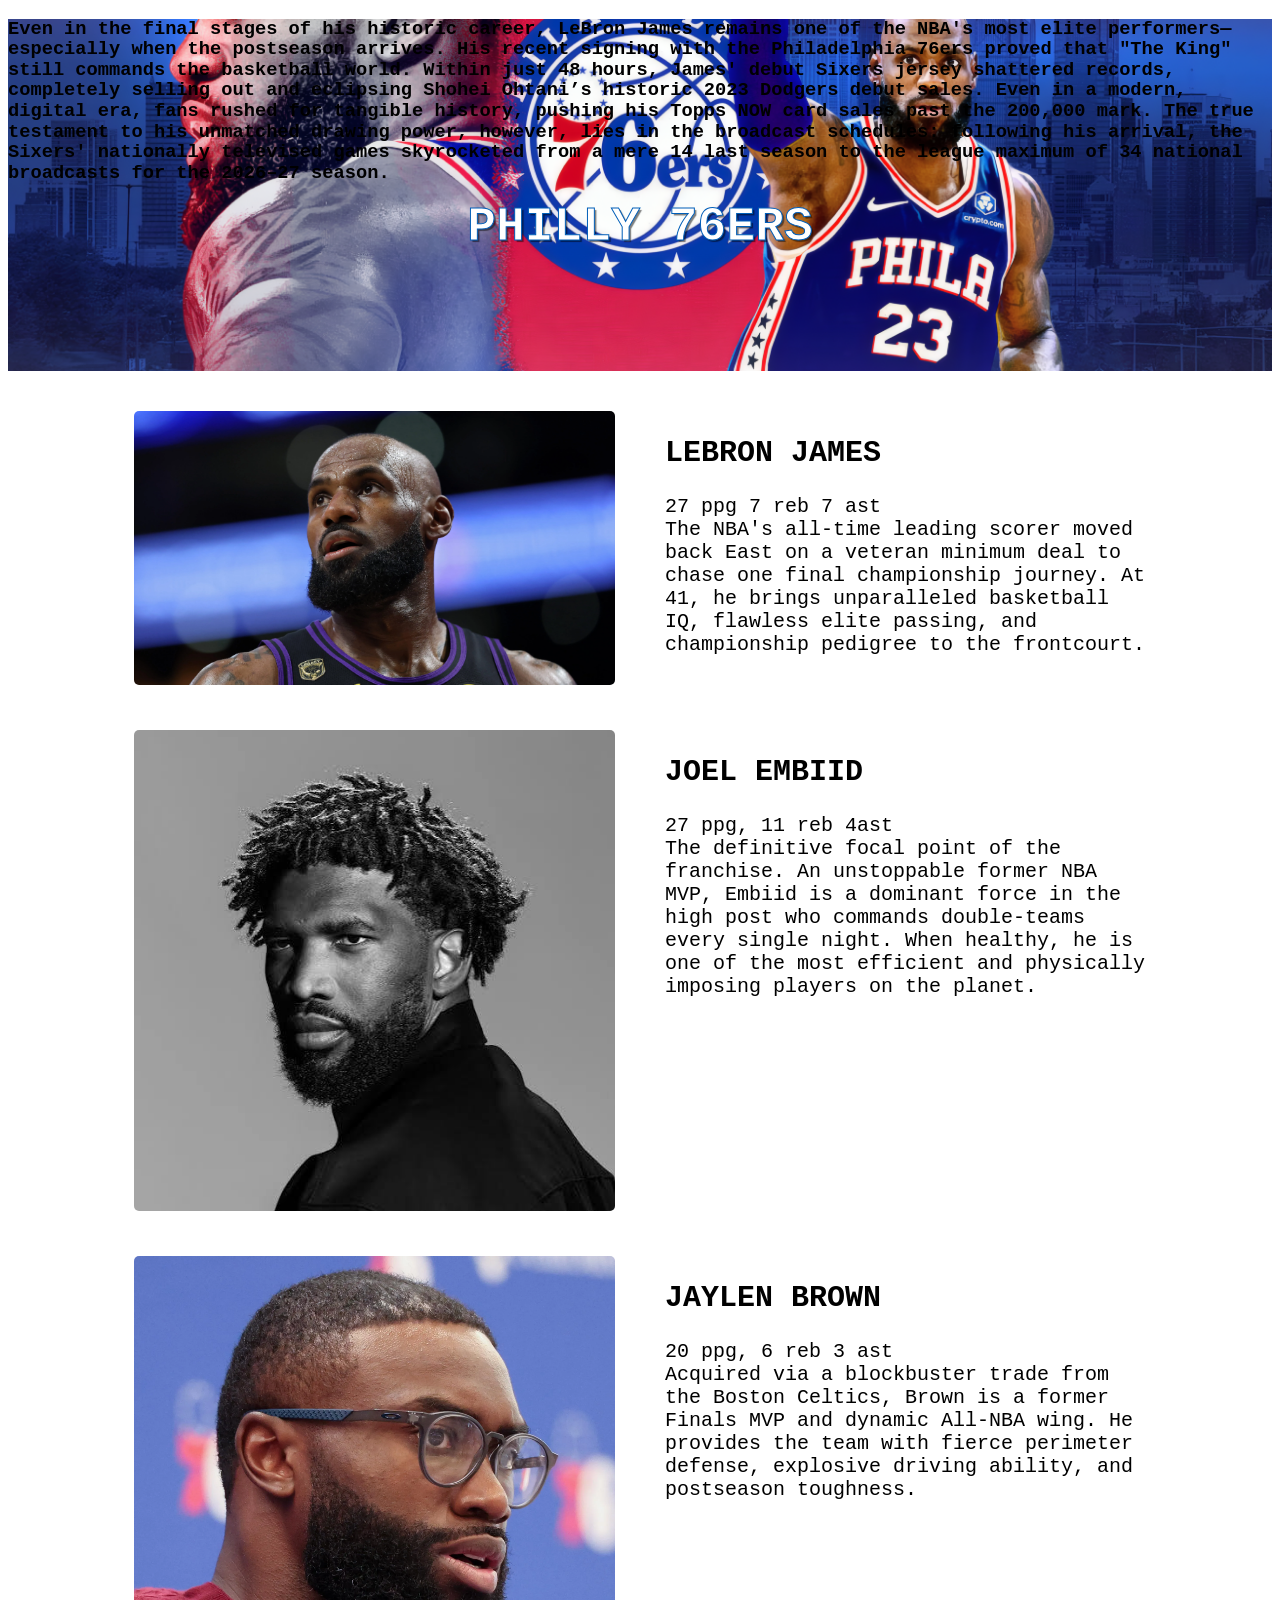
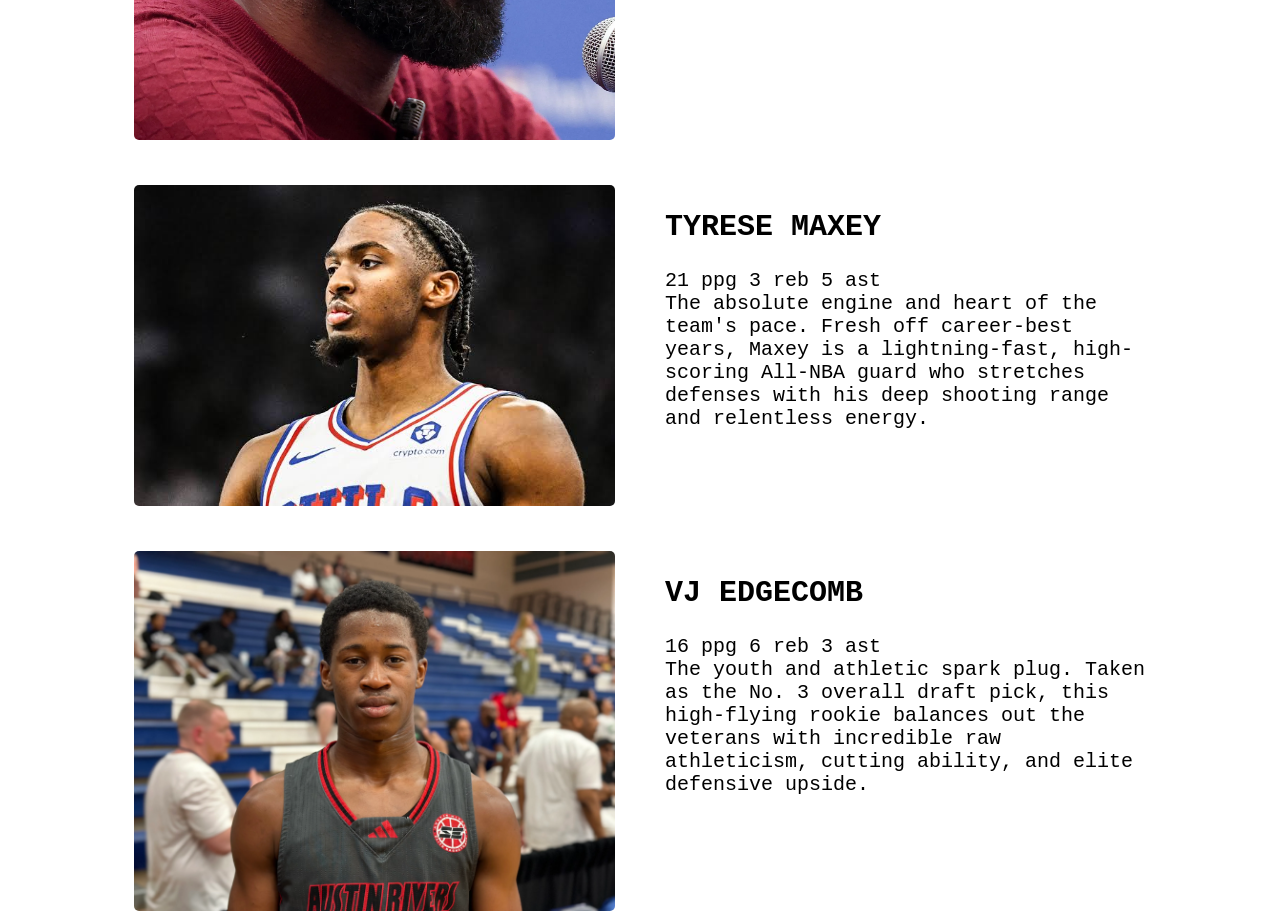
==== index.html @ e57266ce "added code, polished template" ====
<!DOCTYPE html>
<html lang="en">
<head>
    <meta charset="UTF-8">
    <meta name="viewport" content="width=device-width, initial-scale=1.0">
    <link rel="stylesheet" href="style.css">
    <title>Document</title>
</head>
<body>

    <!--intro text-->

    <section class="hero-image">
        <h1 class="hero-text">
            PHILLY 76ERS
        </h1>

    <!--Sixers description-->

    <section>
        
        <div class="desc">
            <h1>Even in the final stages of his historic career, LeBron James remains one of the NBA's most elite performers—especially when the postseason arrives. His recent signing with the Philadelphia 76ers proved that "The King" still commands the basketball world. Within just 48 hours, James' debut Sixers jersey shattered records, completely selling out and eclipsing Shohei Ohtani’s historic 2023 Dodgers debut sales. Even in a modern, digital era, fans rushed for tangible history, pushing his Topps NOW card sales past the 200,000 mark. The true testament to his unmatched drawing power, however, lies in the broadcast schedules: following his arrival, the Sixers' nationally televised games skyrocketed from a mere 14 last season to the league maximum of 34 national broadcasts for the 2026–27 season.</h1></div>
    </section>

    <!--Lebron James stats two column-->

    </section>
    <section class="two-column">
        <div class="image">
            <img src="Lebron icon.webp" alt="LeBron stats">
        </div>
        <div class="info">
            <h1>LEBRON JAMES</h1>
            <p>27 ppg 7 reb 7 ast<br>The NBA's all-time leading scorer moved back East on a veteran minimum deal to chase one final championship journey. At 41, he brings unparalleled basketball IQ, flawless elite passing, and championship pedigree to the frontcourt.</p>
        </div>
    </section>

    <!--Joel Embiid stats two column-->

    </section>
    <section class="two-column">
        <div class="">
            <img src="embiid icon.jpg" alt="imageEmbiid stats">
        </div>
        <div class="info">
            <h1>JOEL EMBIID</h1>
            <p>27 ppg, 11 reb 4ast<br>The definitive focal point of the franchise. An unstoppable former NBA MVP, Embiid is a dominant force in the high post who commands double-teams every single night. When healthy, he is one of the most efficient and physically imposing players on the planet.</p>
        </div>
    </section>

    <!--Jaylen Brown stats two column-->

    </section>
    <section class="two-column">
        <div class="image">
            <img src="JB icon.webp" alt="JB stats">
        </div>
        <div class="info">
            <h1>JAYLEN BROWN</h1>
            <p>20 ppg, 6 reb 3 ast<br>Acquired via a blockbuster trade from the Boston Celtics, Brown is a former Finals MVP and dynamic All-NBA wing. He provides the team with fierce perimeter defense, explosive driving ability, and postseason toughness.</p>
        </div>
    </section>

  <!--Tyrese Maxey stats two column-->

    </section>
    <section class="two-column">
        <div class="image">
            <img src="maxey icon.jpg" alt="Maxey stats">
        </div>
        <div class="info">
            <h1>TYRESE MAXEY</h1>
            <p>21 ppg 3 reb 5 ast<br>The absolute engine and heart of the team's pace. Fresh off career-best years, Maxey is a lightning-fast, high-scoring All-NBA guard who stretches defenses with his deep shooting range and relentless energy.</p>
        </div>
    </section>

    <!--VJ Edgecomb layout end-->

    </section>
    <section class="two-column">
        <div class="image">
            <img src="edgecomb icon.webp" alt="VJ stats">
        </div>
        <div class="info">
            <h1>VJ EDGECOMB</h1>
            <p>16 ppg 6 reb 3 ast<br>The youth and athletic spark plug. Taken as the No. 3 overall draft pick, this high-flying rookie balances out the veterans with incredible raw athleticism, cutting ability, and elite defensive upside.</p>
        </div>
    </section>
---- style.css ----
*{
    font-family: Fira Code, Consolas, 'Courier New', monospace;
}

img{
    width: 100%;
    border-radius: 5px;
}

.hero-image{
    background-image: url("bron 76ers banner.png");
    height: 352px;
    background-position: center;
    background-repeat: no-repeat;
    background-size: cover;
}

.desc-header{
    text-align: left;
    color: black;
}
.desc{
    text-align: left;
    color: black;
    line-height: 1.1;
}

.hero-text{
    color: rgb(255, 255, 255);
    left: 0;
    top: 160px;
    width: 100%;
    position: absolute;
    text-align: center;
    font-size: 3rem;
    font-weight: bold;
    -webkit-text-stroke: 1px #005EB8; 
    text-shadow: 2px 2px 1px rgba(0, 0, 0, 0.5);
}

.two-column {
  display: grid;
  grid-template-columns: minmax(0, 1fr) minmax(0, 1fr);
  gap: 50px;
  width: 80%;
  margin: auto;
  margin-top: 40px;
}

.info{
    font-size: 1.25em;
}
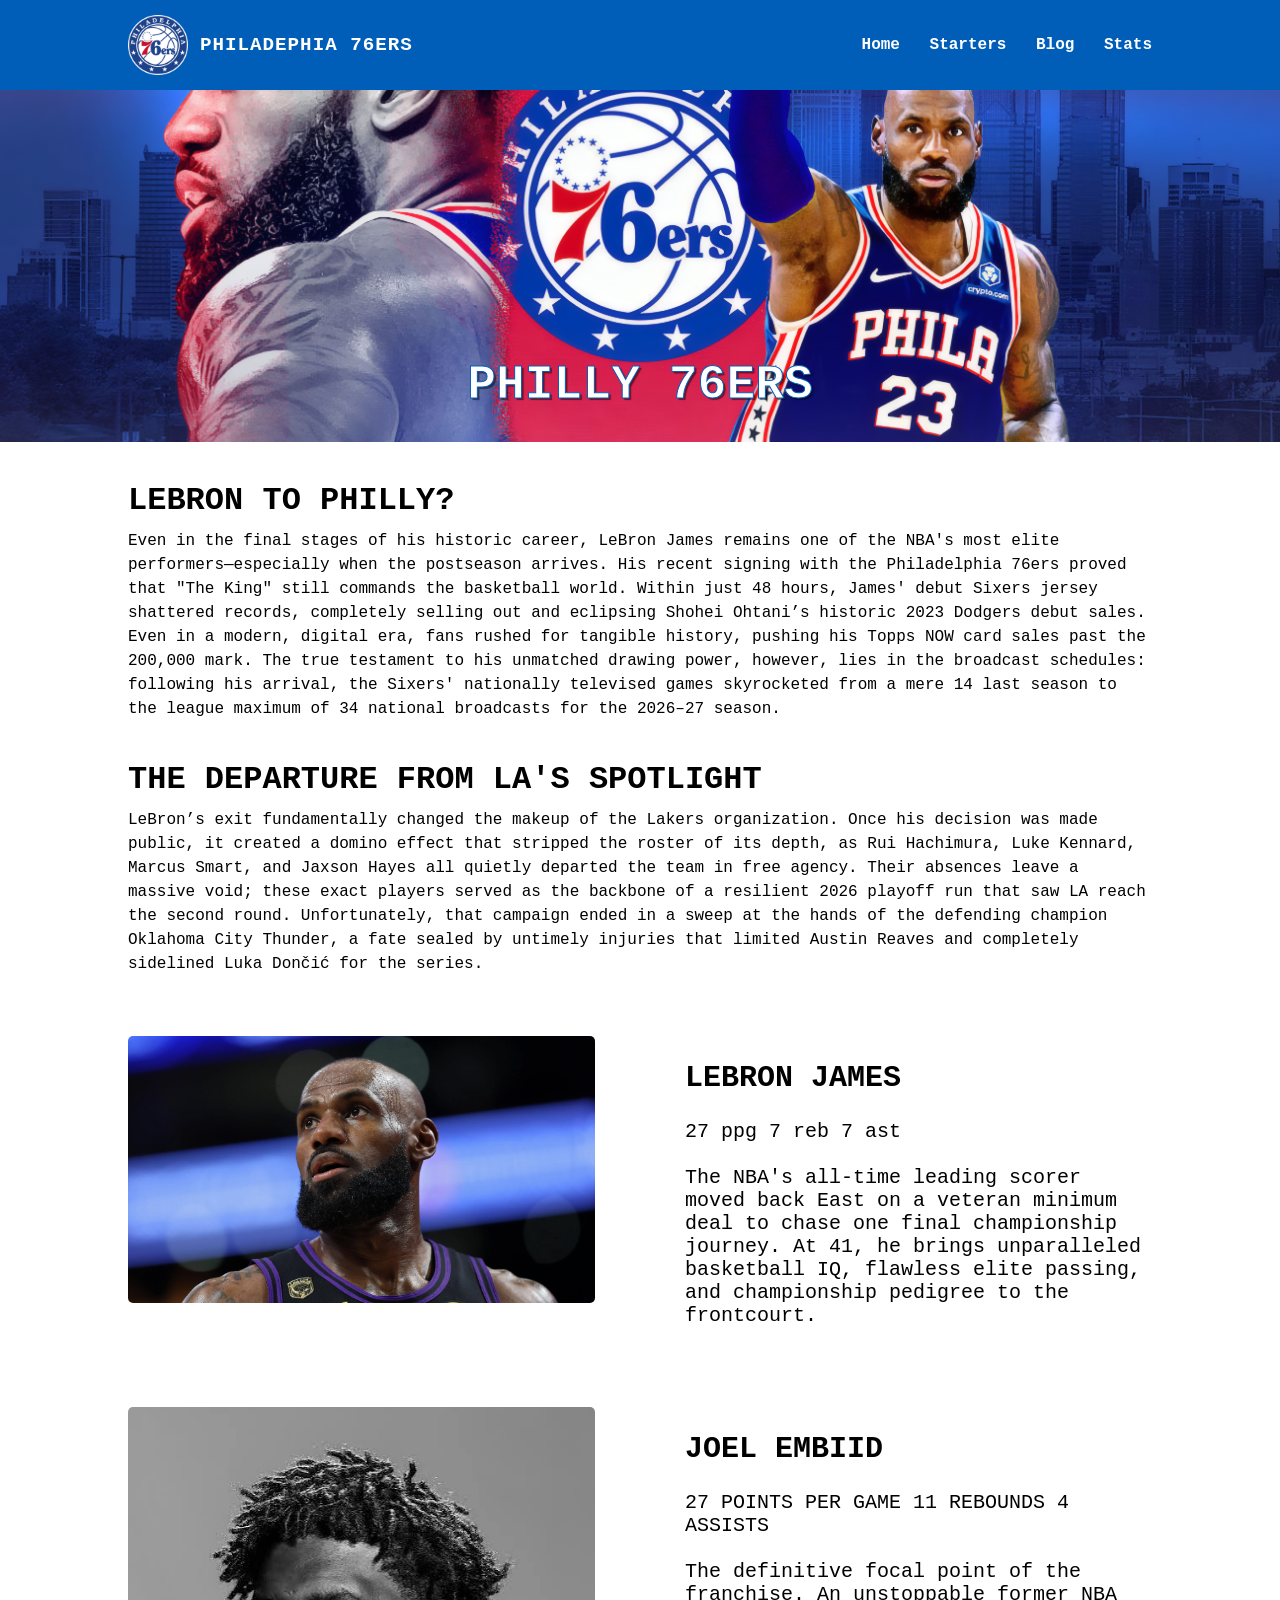
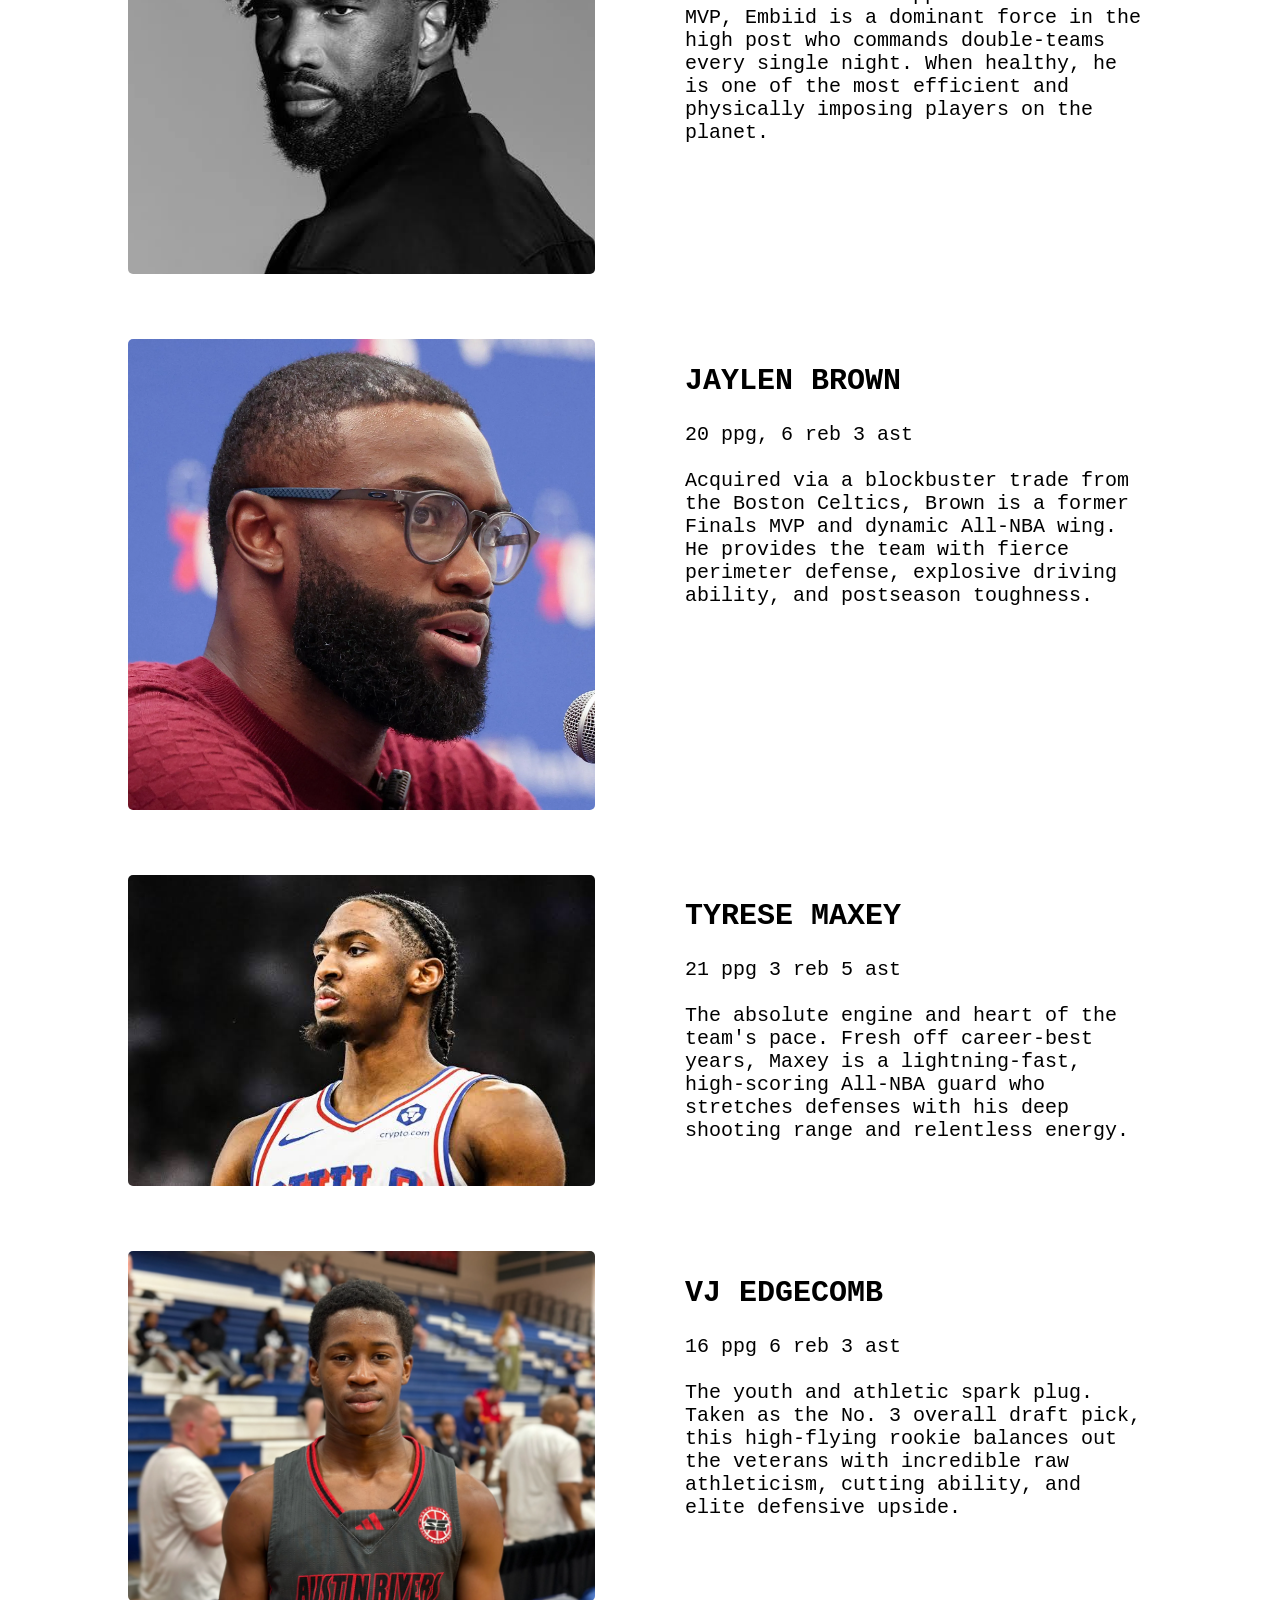
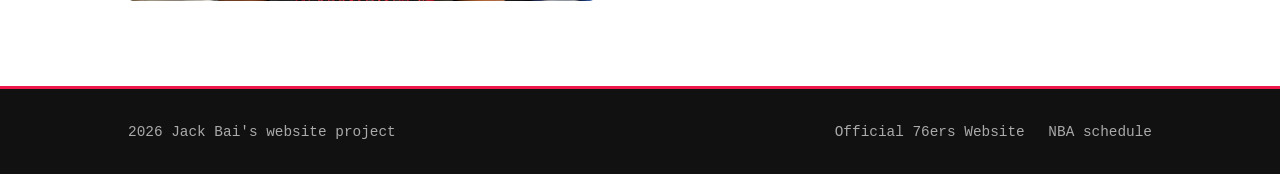
==== commit f071bea4: "added header and stylised details" ====
--- a/index.html
+++ b/index.html
@@ -4,86 +4,111 @@
     <meta charset="UTF-8">
     <meta name="viewport" content="width=device-width, initial-scale=1.0">
     <link rel="stylesheet" href="style.css">
-    <title>Document</title>
+    <title>LeBron to the sixers??</title>
 </head>
 <body>
 
-    <!--intro text-->
+    <!-- top header -->
+<header class="top-header">
+    <div class="header-logo-container">
+        <img src="76ers logo.png" alt="Sixers Logo" class="header-logo-img">
+        <span class="header-logo-text">PHILADEPHIA 76ERS</span>
+    </div>
+    
+    <nav class="header-nav">
+        <a href="#">Home</a>
+        <a href="#">Starters</a>
+        <a href="#">Blog</a>
+        <a href="#">Stats</a>
+    </nav>
+</header>
 
-    <section class="hero-image">
-        <h1 class="hero-text">
-            PHILLY 76ERS
-        </h1>
+    <!-- main container -->
+    <main class="content-wrapper">
 
-    <!--Sixers description-->
+        <!--intro text-->
+        <section class="hero-image">
+            <h1 class="hero-text">
+                PHILLY 76ERS
+            </h1>
+        </section>
 
-    <section>
-        
-        <div class="desc">
-            <h1>Even in the final stages of his historic career, LeBron James remains one of the NBA's most elite performers—especially when the postseason arrives. His recent signing with the Philadelphia 76ers proved that "The King" still commands the basketball world. Within just 48 hours, James' debut Sixers jersey shattered records, completely selling out and eclipsing Shohei Ohtani’s historic 2023 Dodgers debut sales. Even in a modern, digital era, fans rushed for tangible history, pushing his Topps NOW card sales past the 200,000 mark. The true testament to his unmatched drawing power, however, lies in the broadcast schedules: following his arrival, the Sixers' nationally televised games skyrocketed from a mere 14 last season to the league maximum of 34 national broadcasts for the 2026–27 season.</h1></div>
-    </section>
+        <!--LeBron to Sixers description-->
+        <section class="desc-container">
+            <h2 class="desc-header">LEBRON TO PHILLY?</h2>
+            <p class="desc">Even in the final stages of his historic career, LeBron James remains one of the NBA's most elite performers—especially when the postseason arrives. His recent signing with the Philadelphia 76ers proved that "The King" still commands the basketball world. Within just 48 hours, James' debut Sixers jersey shattered records, completely selling out and eclipsing Shohei Ohtani’s historic 2023 Dodgers debut sales. Even in a modern, digital era, fans rushed for tangible history, pushing his Topps NOW card sales past the 200,000 mark. The true testament to his unmatched drawing power, however, lies in the broadcast schedules: following his arrival, the Sixers' nationally televised games skyrocketed from a mere 14 last season to the league maximum of 34 national broadcasts for the 2026–27 season.</p>
+        </section>
 
-    <!--Lebron James stats two column-->
+        <section class="desc-container">
+            <h2 class="desc-header">THE DEPARTURE FROM LA'S SPOTLIGHT</h2>
+            <p class="desc">LeBron’s exit fundamentally changed the makeup of the Lakers organization. Once his decision was made public, it created a domino effect that stripped the roster of its depth, as Rui Hachimura, Luke Kennard, Marcus Smart, and Jaxson Hayes all quietly departed the team in free agency. Their absences leave a massive void; these exact players served as the backbone of a resilient 2026 playoff run that saw LA reach the second round. Unfortunately, that campaign ended in a sweep at the hands of the defending champion Oklahoma City Thunder, a fate sealed by untimely injuries that limited Austin Reaves and completely sidelined Luka Dončić for the series.</p>
+        </section>
 
-    </section>
-    <section class="two-column">
-        <div class="image">
-            <img src="Lebron icon.webp" alt="LeBron stats">
-        </div>
-        <div class="info">
-            <h1>LEBRON JAMES</h1>
-            <p>27 ppg 7 reb 7 ast<br>The NBA's all-time leading scorer moved back East on a veteran minimum deal to chase one final championship journey. At 41, he brings unparalleled basketball IQ, flawless elite passing, and championship pedigree to the frontcourt.</p>
-        </div>
-    </section>
+        <!--Lebron James stats two column-->
+        <section class="two-column">
+            <div class="image">
+                <img src="Lebron icon.webp" alt="LeBron stats">
+            </div>
+            <div class="info">
+                <h1>LEBRON JAMES</h1>
+                <p>27 ppg 7 reb 7 ast<br><br>The NBA's all-time leading scorer moved back East on a veteran minimum deal to chase one final championship journey. At 41, he brings unparalleled basketball IQ, flawless elite passing, and championship pedigree to the frontcourt.</p>
+            </div>
+        </section>
 
-    <!--Joel Embiid stats two column-->
+        <!--Joel Embiid stats two column-->
+        <section class="two-column">
+            <div class="">
+                <img src="embiid icon.jpg" alt="imageEmbiid stats">
+            </div>
+            <div class="info">
+                <h1>JOEL EMBIID</h1>
+                <p>27 POINTS PER GAME 11 REBOUNDS 4 ASSISTS<br><br>The definitive focal point of the franchise. An unstoppable former NBA MVP, Embiid is a dominant force in the high post who commands double-teams every single night. When healthy, he is one of the most efficient and physically imposing players on the planet.</p>
+            </div>
+        </section>
 
-    </section>
-    <section class="two-column">
-        <div class="">
-            <img src="embiid icon.jpg" alt="imageEmbiid stats">
-        </div>
-        <div class="info">
-            <h1>JOEL EMBIID</h1>
-            <p>27 ppg, 11 reb 4ast<br>The definitive focal point of the franchise. An unstoppable former NBA MVP, Embiid is a dominant force in the high post who commands double-teams every single night. When healthy, he is one of the most efficient and physically imposing players on the planet.</p>
-        </div>
-    </section>
+        <!--Jaylen Brown stats two column-->
+        <section class="two-column">
+            <div class="image">
+                <img src="JB icon.webp" alt="JB stats">
+            </div>
+            <div class="info">
+                <h1>JAYLEN BROWN</h1>
+                <p>20 ppg, 6 reb 3 ast<br><br>Acquired via a blockbuster trade from the Boston Celtics, Brown is a former Finals MVP and dynamic All-NBA wing. He provides the team with fierce perimeter defense, explosive driving ability, and postseason toughness.</p>
+            </div>
+        </section>
 
-    <!--Jaylen Brown stats two column-->
+        <!--Tyrese Maxey stats two column-->
+        <section class="two-column">
+            <div class="image">
+                <img src="maxey icon.jpg" alt="Maxey stats">
+            </div>
+            <div class="info">
+                <h1>TYRESE MAXEY</h1>
+                <p>21 ppg 3 reb 5 ast<br><br>The absolute engine and heart of the team's pace. Fresh off career-best years, Maxey is a lightning-fast, high-scoring All-NBA guard who stretches defenses with his deep shooting range and relentless energy.</p>
+            </div>
+        </section>
 
-    </section>
-    <section class="two-column">
-        <div class="image">
-            <img src="JB icon.webp" alt="JB stats">
-        </div>
-        <div class="info">
-            <h1>JAYLEN BROWN</h1>
-            <p>20 ppg, 6 reb 3 ast<br>Acquired via a blockbuster trade from the Boston Celtics, Brown is a former Finals MVP and dynamic All-NBA wing. He provides the team with fierce perimeter defense, explosive driving ability, and postseason toughness.</p>
-        </div>
-    </section>
+        <!--VJ Edgecomb layout end-->
+        <section class="two-column">
+            <div class="image">
+                <img src="edgecomb icon.webp" alt="VJ stats">
+            </div>
+            <div class="info">
+                <h1>VJ EDGECOMB</h1>
+                <p>16 ppg 6 reb 3 ast<br><br>The youth and athletic spark plug. Taken as the No. 3 overall draft pick, this high-flying rookie balances out the veterans with incredible raw athleticism, cutting ability, and elite defensive upside.</p>
+            </div>
+        </section>
 
-  <!--Tyrese Maxey stats two column-->
+    </main>
 
-    </section>
-    <section class="two-column">
-        <div class="image">
-            <img src="maxey icon.jpg" alt="Maxey stats">
-        </div>
-        <div class="info">
-            <h1>TYRESE MAXEY</h1>
-            <p>21 ppg 3 reb 5 ast<br>The absolute engine and heart of the team's pace. Fresh off career-best years, Maxey is a lightning-fast, high-scoring All-NBA guard who stretches defenses with his deep shooting range and relentless energy.</p>
-        </div>
-    </section>
+    <!-- footer -->
+    <footer class="bottom-header">
+        <p>2026 Jack Bai's website project</p>
+        <nav class="footer-nav">
+            <a href="https://www.nba.com/sixers/">Official 76ers Website</a>
+            <a href="https://www.espn.com/nba/team/schedule/_/name/phi/seasontype/2">NBA schedule</a>
+        </nav>
+    </footer>
 
-    <!--VJ Edgecomb layout end-->
-
-    </section>
-    <section class="two-column">
-        <div class="image">
-            <img src="edgecomb icon.webp" alt="VJ stats">
-        </div>
-        <div class="info">
-            <h1>VJ EDGECOMB</h1>
-            <p>16 ppg 6 reb 3 ast<br>The youth and athletic spark plug. Taken as the No. 3 overall draft pick, this high-flying rookie balances out the veterans with incredible raw athleticism, cutting ability, and elite defensive upside.</p>
-        </div>
-    </section>+</body>
+</html>
--- a/style.css
+++ b/style.css
@@ -1,34 +1,89 @@
-*{
+/* --- global font and sizing sets --- */
+* {
     font-family: Fira Code, Consolas, 'Courier New', monospace;
+    box-sizing: border-box;
 }
 
-img{
+/* bottom footer force */
+body {
+    display: flex;
+    flex-direction: column;
+    min-height: 100vh;
+    margin: 0;
+}
+
+/* pushes footer */
+.content-wrapper {
+    flex: 1;
+}
+
+img {
     width: 100%;
     border-radius: 5px;
 }
 
-.hero-image{
+/* --- header --- */
+
+.header-logo-container {
+    display: flex;
+    align-items: center;
+    gap: 12px;   
+}
+.top-header {
+    background-color: #005EB8;
+    color: #FFFFFF;
+    padding: 15px 10%;
+    display: flex;
+    justify-content: space-between;
+    align-items: center;
+    box-shadow: 0 2px 5px rgba(0,0,0,0.1);
+}
+
+.header-logo-img {
+    height: 60px; 
+    width: auto;  
+    border-radius: 0;
+}
+
+.header-logo {
+    font-weight: bold;
+    font-size: 1.2rem;
+    letter-spacing: 1px;
+}
+
+.header-logo-text {
+    font-weight: bold;
+    font-size: 1.2rem;
+    letter-spacing: 1px;
+    color: #FFFFFF;
+}
+
+.header-nav a {
+    color: #FFFFFF;
+    text-decoration: none;
+    margin-left: 20px;
+    font-weight: bold;
+    transition: opacity 0.2s ease;
+}
+
+.header-nav a:hover {
+    opacity: 0.8;
+}
+
+/* --- hero section --- */
+.hero-image {
     background-image: url("bron 76ers banner.png");
     height: 352px;
     background-position: center;
     background-repeat: no-repeat;
     background-size: cover;
+    position: relative;
 }
 
-.desc-header{
-    text-align: left;
-    color: black;
-}
-.desc{
-    text-align: left;
-    color: black;
-    line-height: 1.1;
-}
-
-.hero-text{
+.hero-text {
     color: rgb(255, 255, 255);
     left: 0;
-    top: 160px;
+    bottom: 30px;
     width: 100%;
     position: absolute;
     text-align: center;
@@ -36,17 +91,82 @@
     font-weight: bold;
     -webkit-text-stroke: 1px #005EB8; 
     text-shadow: 2px 2px 1px rgba(0, 0, 0, 0.5);
+    margin: 0;
 }
 
-.two-column {
-  display: grid;
-  grid-template-columns: minmax(0, 1fr) minmax(0, 1fr);
-  gap: 50px;
-  width: 80%;
-  margin: auto;
-  margin-top: 40px;
+/* --- description section --- */
+.desc-container {
+    width: 80%;
+    margin: 40px auto 0;
 }
 
-.info{
+.desc-header {
+    text-align: left;
+    color: black;
+    font-size: 2rem;
+    margin-bottom: 10px;
+}
+
+.desc {
+    text-align: left;
+    color: black;
+    line-height: 1.5;
+    font-size: 1rem;
+    margin: 0;
+}
+
+/* --- two column roster --- */
+.two-column {
+    display: grid;
+    grid-template-columns: minmax(0, 1fr) minmax(0, 1fr);
+    gap: 90px;
+    width: 80%;
+    margin: auto;
+    margin-top: 60px;
+}
+
+.info {
     font-size: 1.25em;
 }
+
+/* --- footer --- */
+.bottom-header {
+    background-color: #111111;
+    color: #AAAAAA;
+    padding: 20px 10%;
+    display: flex;
+    justify-content: space-between;
+    align-items: center;
+    font-size: 0.9rem;
+    margin-top: 80px; 
+    border-top: 3px solid #ED174C;
+}
+
+.footer-nav a {
+    color: #AAAAAA;
+    text-decoration: none;
+    margin-left: 15px;
+}
+
+.footer-nav a:hover {
+    color: #FFFFFF;
+}
+
+/* --- fixes --- */
+@media (max-width: 768px) {
+    .two-column {
+        grid-template-columns: 1fr;
+        gap: 20px;
+    }
+    .top-header, .bottom-header {
+        flex-direction: column;
+        gap: 10px;
+        text-align: center;
+    }
+    .header-nav a {
+        margin: 0 10px;
+    }
+    .hero-text {
+        font-size: 2rem;
+    }
+}
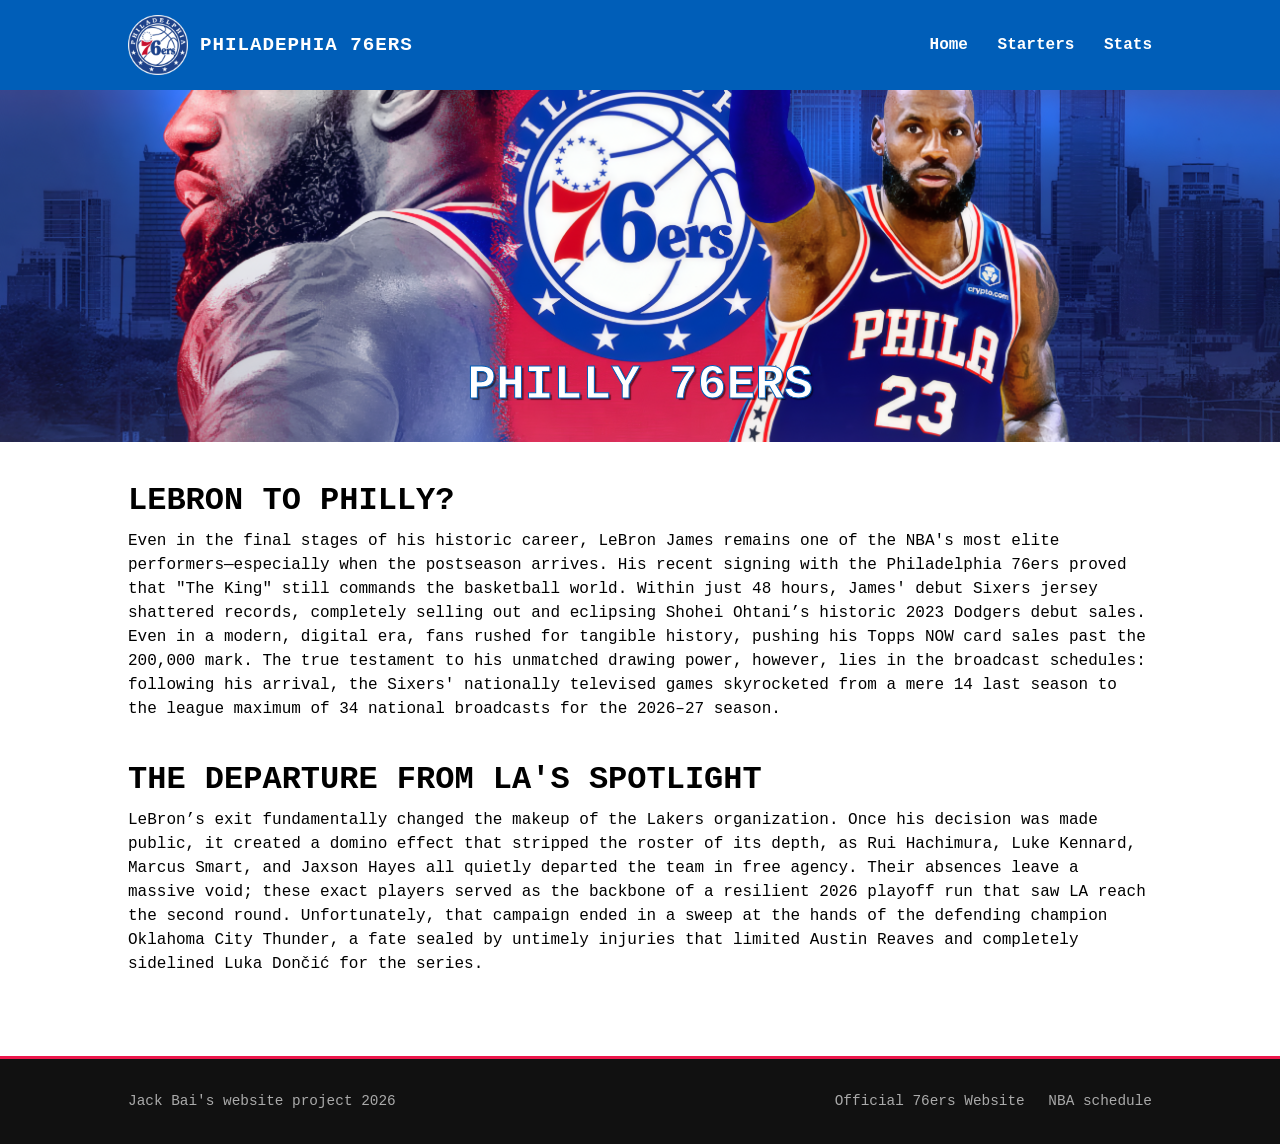
==== commit 7f8973d9: "index.html fix" ====
--- a/index.html
+++ b/index.html
@@ -16,14 +16,13 @@
     </div>
     
     <nav class="header-nav">
-        <a href="#">Home</a>
-        <a href="#">Starters</a>
-        <a href="#">Blog</a>
-        <a href="#">Stats</a>
+        <a href="home.html">Home</a>
+        <a href="starters.html">Starters</a>
+        <a href="https://www.espn.com/nba/team/stats/_/name/phi/philadelphia-76ers">Stats</a>
     </nav>
 </header>
 
-    <!-- main container -->
+   <!-- main container -->
     <main class="content-wrapper">
 
         <!--intro text-->
@@ -44,66 +43,9 @@
             <p class="desc">LeBron’s exit fundamentally changed the makeup of the Lakers organization. Once his decision was made public, it created a domino effect that stripped the roster of its depth, as Rui Hachimura, Luke Kennard, Marcus Smart, and Jaxson Hayes all quietly departed the team in free agency. Their absences leave a massive void; these exact players served as the backbone of a resilient 2026 playoff run that saw LA reach the second round. Unfortunately, that campaign ended in a sweep at the hands of the defending champion Oklahoma City Thunder, a fate sealed by untimely injuries that limited Austin Reaves and completely sidelined Luka Dončić for the series.</p>
         </section>
 
-        <!--Lebron James stats two column-->
-        <section class="two-column">
-            <div class="image">
-                <img src="Lebron icon.webp" alt="LeBron stats">
-            </div>
-            <div class="info">
-                <h1>LEBRON JAMES</h1>
-                <p>27 ppg 7 reb 7 ast<br><br>The NBA's all-time leading scorer moved back East on a veteran minimum deal to chase one final championship journey. At 41, he brings unparalleled basketball IQ, flawless elite passing, and championship pedigree to the frontcourt.</p>
-            </div>
-        </section>
-
-        <!--Joel Embiid stats two column-->
-        <section class="two-column">
-            <div class="">
-                <img src="embiid icon.jpg" alt="imageEmbiid stats">
-            </div>
-            <div class="info">
-                <h1>JOEL EMBIID</h1>
-                <p>27 POINTS PER GAME 11 REBOUNDS 4 ASSISTS<br><br>The definitive focal point of the franchise. An unstoppable former NBA MVP, Embiid is a dominant force in the high post who commands double-teams every single night. When healthy, he is one of the most efficient and physically imposing players on the planet.</p>
-            </div>
-        </section>
-
-        <!--Jaylen Brown stats two column-->
-        <section class="two-column">
-            <div class="image">
-                <img src="JB icon.webp" alt="JB stats">
-            </div>
-            <div class="info">
-                <h1>JAYLEN BROWN</h1>
-                <p>20 ppg, 6 reb 3 ast<br><br>Acquired via a blockbuster trade from the Boston Celtics, Brown is a former Finals MVP and dynamic All-NBA wing. He provides the team with fierce perimeter defense, explosive driving ability, and postseason toughness.</p>
-            </div>
-        </section>
-
-        <!--Tyrese Maxey stats two column-->
-        <section class="two-column">
-            <div class="image">
-                <img src="maxey icon.jpg" alt="Maxey stats">
-            </div>
-            <div class="info">
-                <h1>TYRESE MAXEY</h1>
-                <p>21 ppg 3 reb 5 ast<br><br>The absolute engine and heart of the team's pace. Fresh off career-best years, Maxey is a lightning-fast, high-scoring All-NBA guard who stretches defenses with his deep shooting range and relentless energy.</p>
-            </div>
-        </section>
-
-        <!--VJ Edgecomb layout end-->
-        <section class="two-column">
-            <div class="image">
-                <img src="edgecomb icon.webp" alt="VJ stats">
-            </div>
-            <div class="info">
-                <h1>VJ EDGECOMB</h1>
-                <p>16 ppg 6 reb 3 ast<br><br>The youth and athletic spark plug. Taken as the No. 3 overall draft pick, this high-flying rookie balances out the veterans with incredible raw athleticism, cutting ability, and elite defensive upside.</p>
-            </div>
-        </section>
-
-    </main>
-
     <!-- footer -->
     <footer class="bottom-header">
-        <p>2026 Jack Bai's website project</p>
+        <p>Jack Bai's website project 2026</p>
         <nav class="footer-nav">
             <a href="https://www.nba.com/sixers/">Official 76ers Website</a>
             <a href="https://www.espn.com/nba/team/schedule/_/name/phi/seasontype/2">NBA schedule</a>
